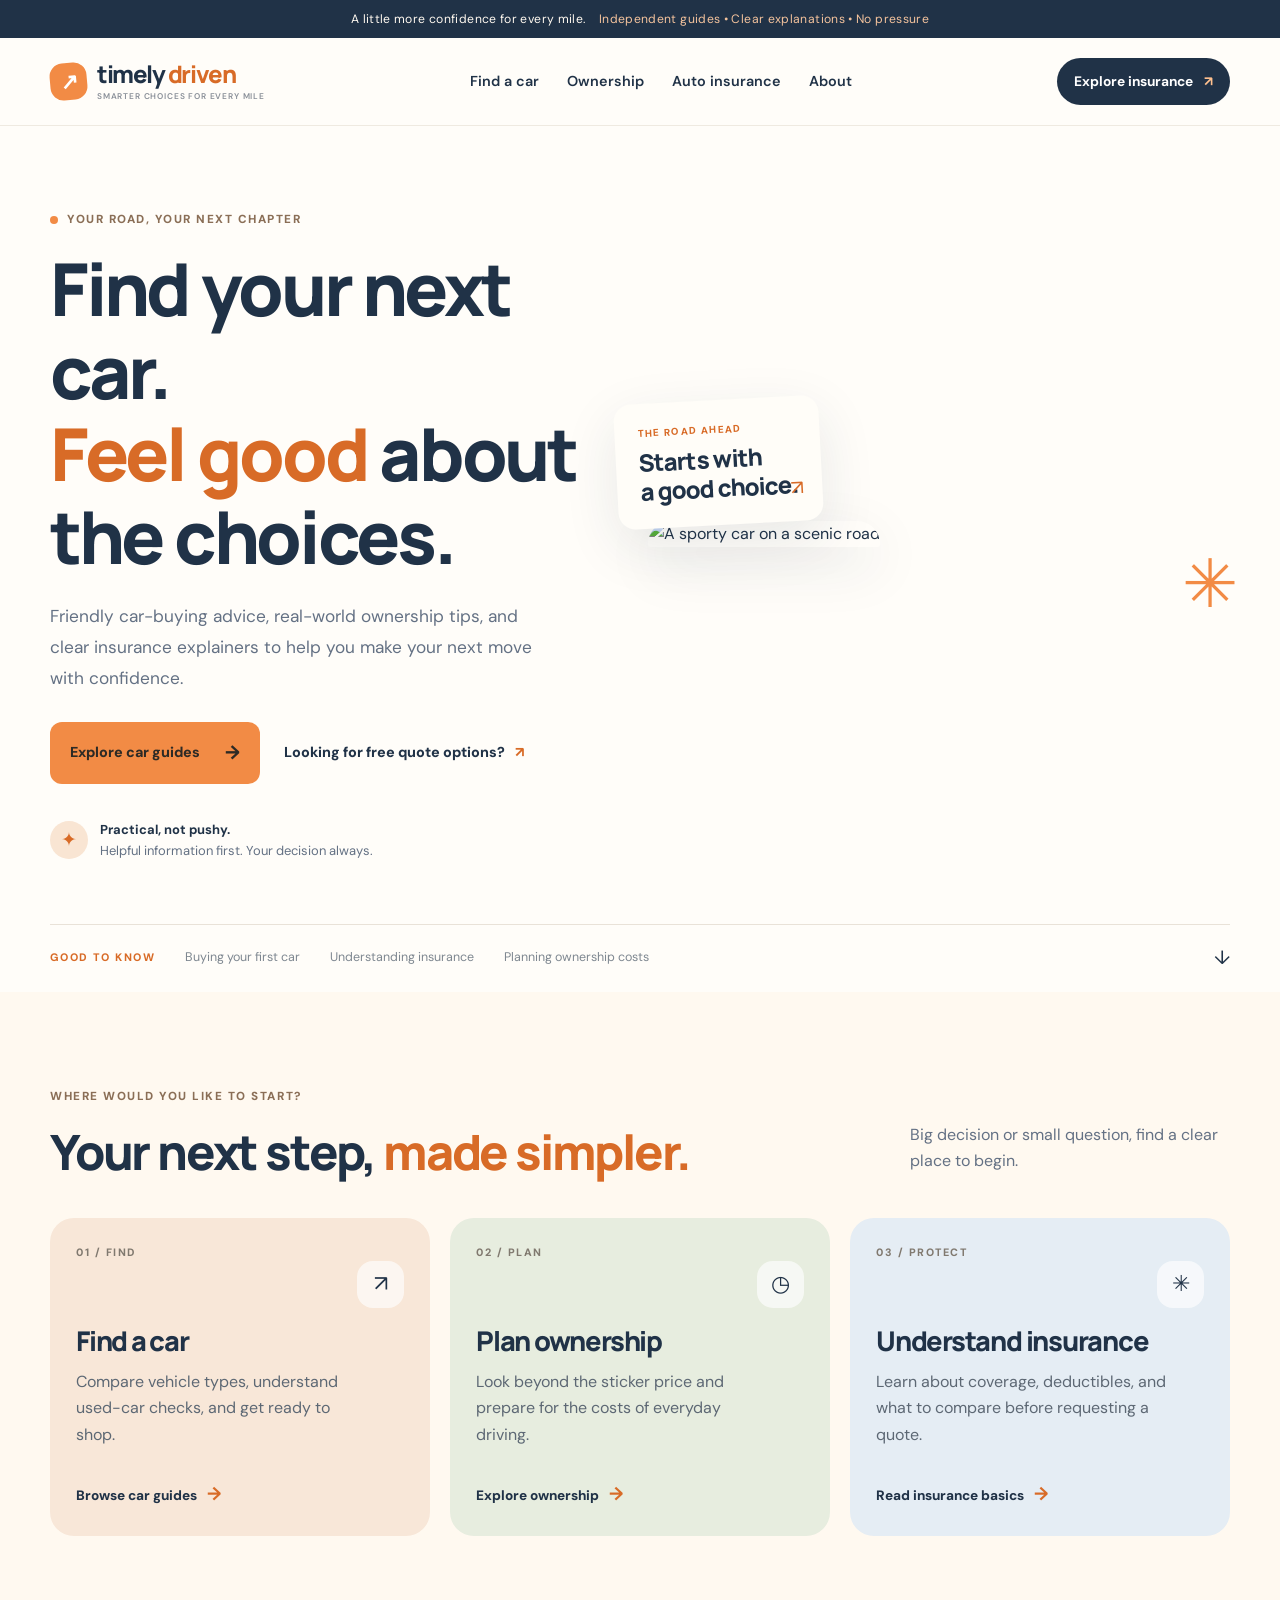
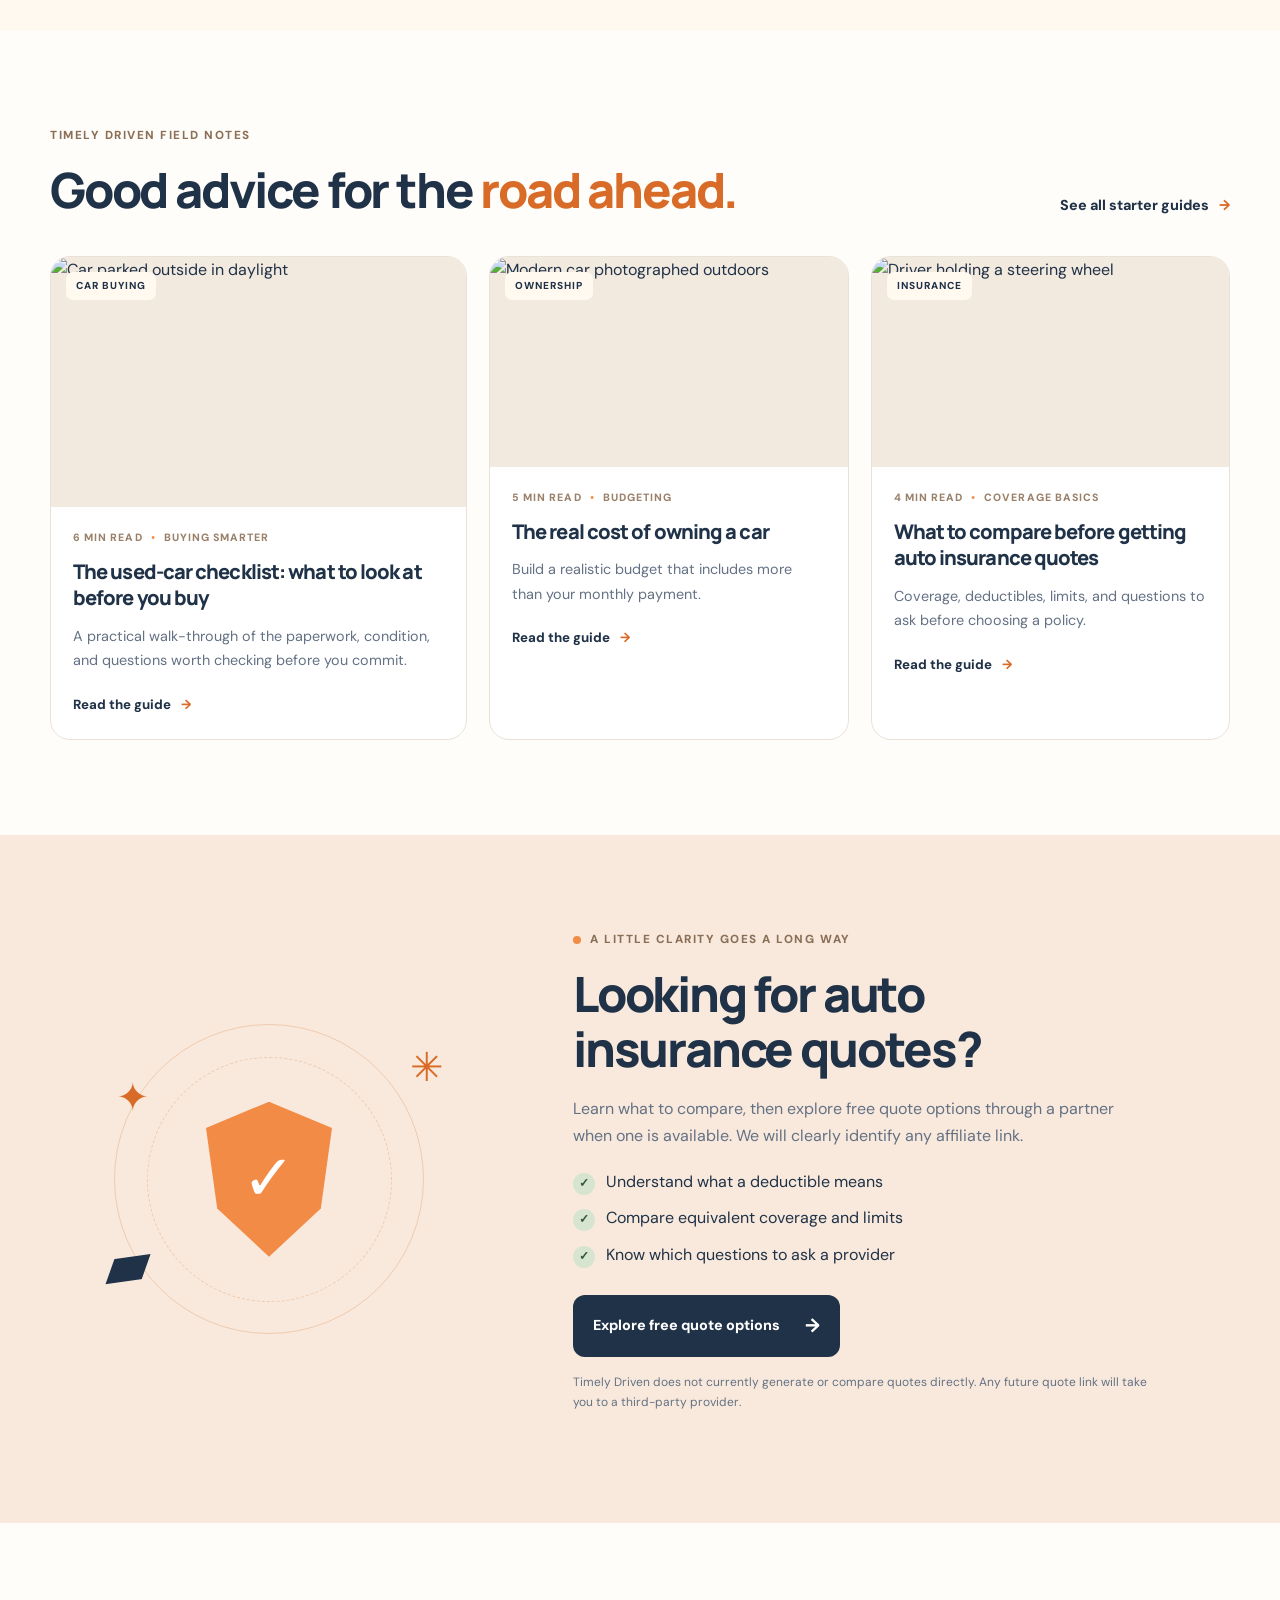
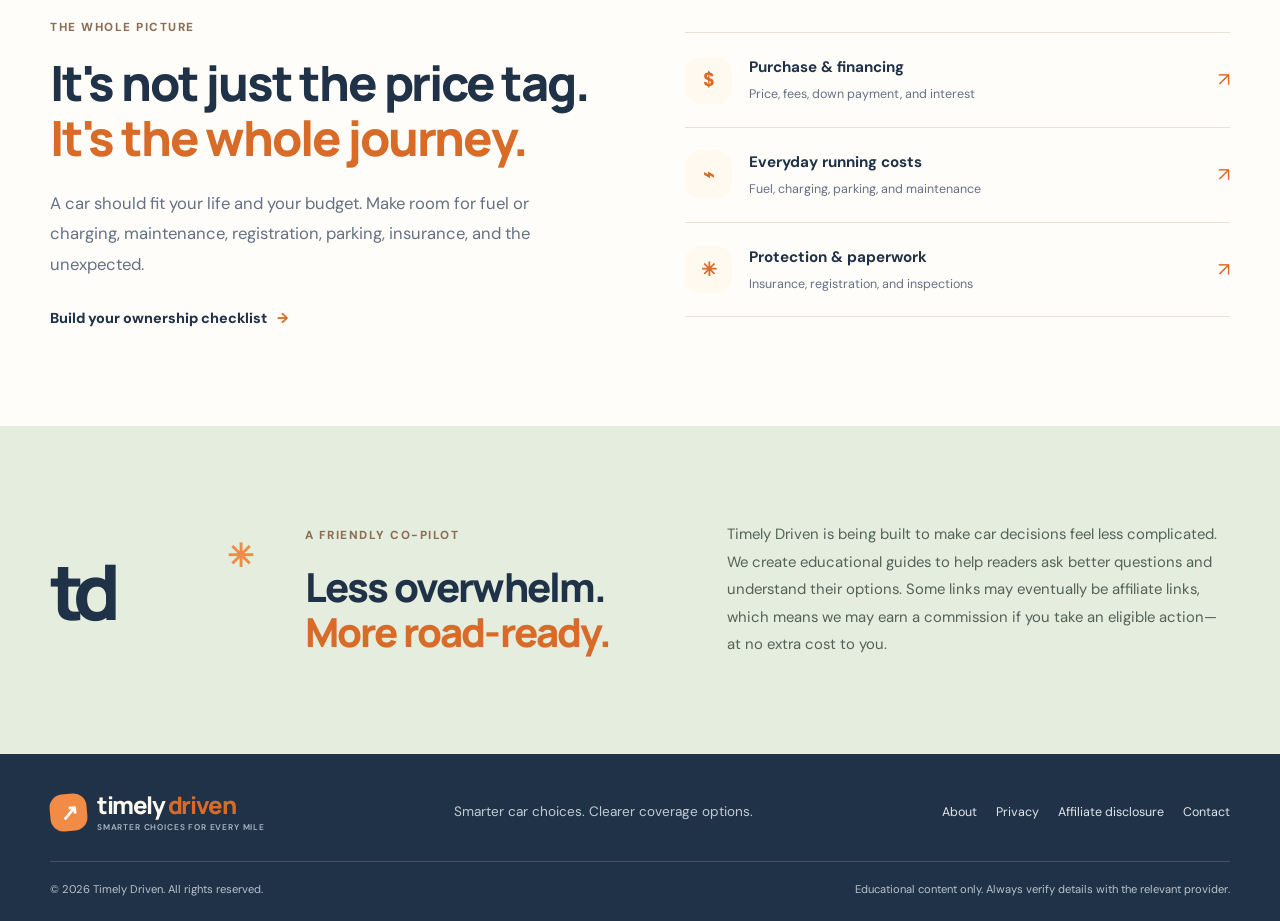
==== index.html @ 63fd955a "Add files via upload" ====
<!doctype html>
<html lang="en">
<head>
  <meta charset="utf-8">
  <meta name="viewport" content="width=device-width, initial-scale=1">
  <meta name="description" content="Friendly, practical guides to choosing a car, understanding ownership costs, and comparing auto insurance options.">
  <meta name="theme-color" content="#fff9f0">
  <title>Timely Driven — Smarter choices for every mile</title>
  <link rel="preconnect" href="https://fonts.googleapis.com">
  <link rel="preconnect" href="https://fonts.gstatic.com" crossorigin>
  <link href="https://fonts.googleapis.com/css2?family=DM+Sans:wght@400;500;600;700&family=Manrope:wght@400;500;600;700;800&display=swap" rel="stylesheet">
  <link rel="stylesheet" href="styles.css">
</head>
<body>
  <div class="top-note">A little more confidence for every mile. <span>Independent guides • Clear explanations • No pressure</span></div>
  <header class="site-header">
    <a class="brand" href="index.html" aria-label="Timely Driven home"><span class="brand-mark" aria-hidden="true">↗</span><span>timely <span class="brand-highlight">driven</span><small>SMARTER CHOICES FOR EVERY MILE</small></span></a>
    <button class="menu-toggle" aria-label="Open navigation" aria-expanded="false">☰</button>
    <nav class="main-nav" aria-label="Main navigation">
      <a href="#car-guides">Find a car</a><a href="#ownership">Ownership</a><a href="#insurance">Auto insurance</a><a href="#about">About</a>
    </nav>
    <a class="header-cta" href="#insurance">Explore insurance <span>↗</span></a>
  </header>
  <main>
    <section class="hero wrap">
      <div class="hero-copy">
        <div class="eyebrow"><span class="eyebrow-dot"></span> YOUR ROAD, YOUR NEXT CHAPTER</div>
        <h1>Find your next car.<br><em>Feel good</em> about the choices.</h1>
        <p class="hero-lede">Friendly car-buying advice, real-world ownership tips, and clear insurance explainers to help you make your next move with confidence.</p>
        <div class="hero-actions"><a class="button button-primary" href="#car-guides">Explore car guides <span>→</span></a><a class="text-link" href="insurance-basics.html#quote-options">Looking for free quote options? <span>↗</span></a></div>
        <div class="hero-proof"><span class="proof-icon">✦</span><span><strong>Practical, not pushy.</strong><br>Helpful information first. Your decision always.</span></div>
      </div>
      <div class="hero-visual">
        <img src="https://images.unsplash.com/photo-1503376780353-7e6692767b70?auto=format&fit=crop&w=1400&q=85" alt="A sporty car on a scenic road" fetchpriority="high">
        <div class="image-sticker"><span>THE ROAD AHEAD</span><strong>Starts with<br>a good choice.</strong><span class="sticker-arrow">↗</span></div>
        <div class="sunburst" aria-hidden="true">✳</div>
      </div>
      <div class="hero-bottom"><span>GOOD TO KNOW</span><span>Buying your first car</span><span>Understanding insurance</span><span>Planning ownership costs</span><span class="bottom-arrow">↓</span></div>
    </section>

    <section class="quick-start section-pad" id="car-guides">
      <div class="wrap">
        <div class="section-heading"><div><div class="eyebrow">WHERE WOULD YOU LIKE TO START?</div><h2>Your next step, <em>made simpler.</em></h2></div><p>Big decision or small question, find a clear place to begin.</p></div>
        <div class="path-grid">
          <a class="path-card path-peach" href="#guides"><span class="card-number">01 / FIND</span><div class="path-icon">↗</div><h3>Find a car</h3><p>Compare vehicle types, understand used-car checks, and get ready to shop.</p><span class="card-link">Browse car guides <b>→</b></span></a>
          <a class="path-card path-sage" href="#ownership"><span class="card-number">02 / PLAN</span><div class="path-icon">◷</div><h3>Plan ownership</h3><p>Look beyond the sticker price and prepare for the costs of everyday driving.</p><span class="card-link">Explore ownership <b>→</b></span></a>
          <a class="path-card path-blue" href="#insurance"><span class="card-number">03 / PROTECT</span><div class="path-icon">✳</div><h3>Understand insurance</h3><p>Learn about coverage, deductibles, and what to compare before requesting a quote.</p><span class="card-link">Read insurance basics <b>→</b></span></a>
        </div>
      </div>
    </section>

    <section class="featured section-pad" id="guides">
      <div class="wrap">
        <div class="section-heading"><div><div class="eyebrow">TIMELY DRIVEN FIELD NOTES</div><h2>Good advice for the <em>road ahead.</em></h2></div><a class="text-link" href="#guides-list">See all starter guides <span>→</span></a></div>
        <div class="article-grid">
          <article class="article-card article-large"><a href="used-car-checklist.html" class="article-image"><img src="https://images.unsplash.com/photo-1489824904134-891ab64532f1?auto=format&fit=crop&w=1200&q=80" alt="Car parked outside in daylight" loading="lazy"><span class="image-tag">CAR BUYING</span></a><div class="article-body"><div class="article-meta">6 MIN READ <span>•</span> BUYING SMARTER</div><h3><a href="used-car-checklist.html">The used-car checklist: what to look at before you buy</a></h3><p>A practical walk-through of the paperwork, condition, and questions worth checking before you commit.</p><a class="read-link" href="used-car-checklist.html">Read the guide <span>→</span></a></div></article>
          <article class="article-card"><a href="ownership-costs.html" class="article-image"><img src="https://images.unsplash.com/photo-1492144534655-ae79c964c9d7?auto=format&fit=crop&w=1000&q=80" alt="Modern car photographed outdoors" loading="lazy"><span class="image-tag">OWNERSHIP</span></a><div class="article-body"><div class="article-meta">5 MIN READ <span>•</span> BUDGETING</div><h3><a href="ownership-costs.html">The real cost of owning a car</a></h3><p>Build a realistic budget that includes more than your monthly payment.</p><a class="read-link" href="ownership-costs.html">Read the guide <span>→</span></a></div></article>
          <article class="article-card"><a href="insurance-basics.html" class="article-image"><img src="https://images.unsplash.com/photo-1449965408869-eaa3f722e40d?auto=format&fit=crop&w=1000&q=80" alt="Driver holding a steering wheel" loading="lazy"><span class="image-tag">INSURANCE</span></a><div class="article-body"><div class="article-meta">4 MIN READ <span>•</span> COVERAGE BASICS</div><h3><a href="insurance-basics.html">What to compare before getting auto insurance quotes</a></h3><p>Coverage, deductibles, limits, and questions to ask before choosing a policy.</p><a class="read-link" href="insurance-basics.html">Read the guide <span>→</span></a></div></article>
        </div>
      </div>
    </section>

    <section class="insurance-band section-pad" id="insurance"><div class="wrap insurance-layout"><div class="insurance-art"><div class="orbit orbit-one"></div><div class="orbit orbit-two"></div><div class="shield">✓</div><div class="mini-car">▰</div><span class="spark spark-one">✳</span><span class="spark spark-two">✦</span></div><div class="insurance-copy"><div class="eyebrow"><span class="eyebrow-dot"></span> A LITTLE CLARITY GOES A LONG WAY</div><h2>Looking for auto insurance quotes?</h2><p>Learn what to compare, then explore free quote options through a partner when one is available. We will clearly identify any affiliate link.</p><ul class="check-list"><li>Understand what a deductible means</li><li>Compare equivalent coverage and limits</li><li>Know which questions to ask a provider</li></ul><a class="button button-dark" href="insurance-basics.html#quote-options">Explore free quote options <span>→</span></a><p class="small-note">Timely Driven does not currently generate or compare quotes directly. Any future quote link will take you to a third-party provider.</p></div></div></section>

    <section class="ownership section-pad" id="ownership"><div class="wrap ownership-layout"><div><div class="eyebrow">THE WHOLE PICTURE</div><h2>It's not just the price tag.<br><em>It's the whole journey.</em></h2><p class="body-large">A car should fit your life and your budget. Make room for fuel or charging, maintenance, registration, parking, insurance, and the unexpected.</p><a class="text-link" href="ownership-costs.html">Build your ownership checklist <span>→</span></a></div><div class="cost-list"><div class="cost-row"><span class="cost-icon">$</span><span><strong>Purchase & financing</strong><small>Price, fees, down payment, and interest</small></span><span class="cost-arrow">↗</span></div><div class="cost-row"><span class="cost-icon">⌁</span><span><strong>Everyday running costs</strong><small>Fuel, charging, parking, and maintenance</small></span><span class="cost-arrow">↗</span></div><div class="cost-row"><span class="cost-icon">✳</span><span><strong>Protection & paperwork</strong><small>Insurance, registration, and inspections</small></span><span class="cost-arrow">↗</span></div></div></div></section>

    <section class="about-strip section-pad" id="about"><div class="wrap about-layout"><div class="about-mark">td<span>✳</span></div><div><div class="eyebrow">A FRIENDLY CO-PILOT</div><h2>Less overwhelm.<br><em>More road-ready.</em></h2></div><p>Timely Driven is being built to make car decisions feel less complicated. We create educational guides to help readers ask better questions and understand their options. Some links may eventually be affiliate links, which means we may earn a commission if you take an eligible action—at no extra cost to you.</p></div></section>
  </main>
  <footer class="site-footer"><div class="wrap footer-top"><a class="brand brand-footer" href="index.html"><span class="brand-mark">↗</span><span>timely <span class="brand-highlight">driven</span><small>SMARTER CHOICES FOR EVERY MILE</small></span></a><p>Smarter car choices. Clearer coverage options.</p><nav><a href="about.html">About</a><a href="privacy.html">Privacy</a><a href="affiliate-disclosure.html">Affiliate disclosure</a><a href="contact.html">Contact</a></nav></div><div class="wrap footer-bottom"><span>© <span id="year"></span> Timely Driven. All rights reserved.</span><span>Educational content only. Always verify details with the relevant provider.</span></div></footer>
  <script src="script.js"></script>
</body>
</html>
---- styles.css ----
:root{--cream:#fff9f0;--paper:#fffdf9;--ink:#203247;--muted:#647184;--orange:#f28b45;--orange-dark:#d86b27;--sage:#e5eddf;--blue:#e6eef5;--line:#e9e2d8;--radius:24px;--shadow:0 18px 55px rgba(32,50,71,.10)}
*{box-sizing:border-box}html{scroll-behavior:smooth;scroll-padding-top:100px}body{margin:0;background:var(--paper);color:var(--ink);font-family:'DM Sans',sans-serif;font-size:16px;line-height:1.65}h1,h2,h3{font-family:Manrope,sans-serif;line-height:1.13;letter-spacing:-.045em;margin:0;font-weight:800}h1{font-size:clamp(2.9rem,5.7vw,5.2rem)}h2{font-size:clamp(2.1rem,3.8vw,3.4rem)}h3{font-size:1.45rem}p{margin:0 0 1rem;color:var(--muted)}a{color:inherit;text-decoration:none}.wrap{width:min(1180px,calc(100% - 48px));margin-inline:auto}.top-note{background:var(--ink);color:#fff9f0;padding:9px 24px;text-align:center;font-size:.76rem;letter-spacing:.03em}.top-note span{color:#f4c39d;margin-left:10px}.site-header{height:88px;display:flex;align-items:center;justify-content:space-between;padding:0 max(24px,calc((100vw - 1180px)/2));gap:24px;background:rgba(255,253,249,.94);border-bottom:1px solid rgba(233,226,216,.7);position:sticky;top:0;z-index:20;backdrop-filter:blur(14px)}.brand{display:flex;align-items:center;gap:10px;font-family:Manrope,sans-serif;font-weight:800;font-size:1.5rem;line-height:1.05;letter-spacing:-.06em;flex-shrink:0}.brand-mark{width:37px;height:37px;border-radius:13px;background:var(--orange);display:grid;place-items:center;color:white;font-size:1.35rem;transform:rotate(-5deg)}.brand-highlight{color:var(--orange-dark)}.brand small{display:block;font:600 .52rem 'DM Sans',sans-serif;letter-spacing:.1em;color:#8a9099;margin-top:5px}.main-nav{display:flex;align-items:center;gap:28px;font-size:.9rem;font-weight:600}.main-nav a:hover,.text-link:hover,.read-link:hover{color:var(--orange-dark)}.header-cta{background:var(--ink);color:white;padding:12px 17px;border-radius:999px;font-size:.86rem;font-weight:700;white-space:nowrap}.header-cta span{color:#ffc18f;margin-left:8px}.menu-toggle{display:none;border:0;background:transparent;font-size:1.4rem;color:var(--ink)}.hero{padding-top:64px;display:grid;grid-template-columns:.94fr 1.06fr;column-gap:45px;align-items:center}.hero-copy{padding:20px 0 40px}.eyebrow{font-size:.73rem;font-weight:800;letter-spacing:.13em;color:#8a6e56;display:flex;align-items:center;gap:9px;margin-bottom:18px}.eyebrow-dot{display:inline-block;width:8px;height:8px;background:var(--orange);border-radius:50%}.hero h1 em,h2 em{font-style:normal;color:var(--orange-dark)}.hero-lede{font-size:1.08rem;max-width:500px;margin:24px 0 28px;line-height:1.8}.hero-actions{display:flex;align-items:center;gap:24px;flex-wrap:wrap}.button{display:inline-flex;align-items:center;gap:25px;padding:15px 20px;border-radius:12px;font-weight:800;font-size:.9rem;transition:transform .2s,box-shadow .2s}.button:hover{transform:translateY(-2px);box-shadow:var(--shadow)}.button-primary{background:var(--orange);color:#2d2a25}.button-primary span,.button-dark span{font-size:1.2rem}.text-link{font-weight:800;font-size:.9rem}.text-link span{margin-left:7px;color:var(--orange-dark)}.hero-proof{display:flex;align-items:center;gap:12px;margin-top:35px;font-size:.81rem;color:var(--muted)}.hero-proof strong{color:var(--ink)}.proof-icon{width:38px;height:38px;display:grid;place-items:center;border-radius:50%;background:#f9e5d3;color:var(--orange-dark);font-size:1.2rem}.hero-visual{position:relative;padding:0 0 24px 20px}.hero-visual>img{width:100%;height:495px;object-fit:cover;border-radius:180px 180px 24px 24px;box-shadow:var(--shadow)}.image-sticker{position:absolute;left:-12px;bottom:46px;background:#fffdf8;padding:22px 23px;border-radius:17px;box-shadow:var(--shadow);transform:rotate(-3deg);display:flex;flex-direction:column;gap:7px}.image-sticker>span:first-child{font-size:.62rem;letter-spacing:.14em;color:var(--orange-dark);font-weight:800}.image-sticker strong{font:800 1.5rem/1.2 Manrope,sans-serif;letter-spacing:-.04em}.sticker-arrow{position:absolute;right:18px;bottom:16px;font-size:1.3rem;color:var(--orange-dark)}.sunburst{position:absolute;right:-8px;top:8px;color:var(--orange);font-size:4.2rem}.hero-bottom{grid-column:1/-1;border-top:1px solid var(--line);margin-top:22px;padding:17px 0 19px;display:flex;gap:30px;align-items:center;color:#7e8790;font-size:.78rem}.hero-bottom span:first-child{font-size:.68rem;font-weight:800;letter-spacing:.13em;color:var(--orange-dark)}.bottom-arrow{margin-left:auto;font-size:1.2rem!important;color:var(--ink)!important}.section-pad{padding:95px 0}.quick-start{background:var(--cream)}.section-heading{display:flex;justify-content:space-between;align-items:end;gap:30px;margin-bottom:38px}.section-heading h2{margin-top:10px}.section-heading>p{max-width:320px;margin:0 0 5px}.path-grid{display:grid;grid-template-columns:repeat(3,1fr);gap:20px}.path-card{border-radius:var(--radius);padding:26px;min-height:300px;display:flex;flex-direction:column;align-items:flex-start;transition:transform .2s,box-shadow .2s}.path-card:hover{transform:translateY(-5px);box-shadow:var(--shadow)}.path-peach{background:#f8e7d8}.path-sage{background:#e7eddf}.path-blue{background:#e5edf4}.card-number{font-size:.67rem;letter-spacing:.14em;font-weight:800;color:#80796f}.path-icon{align-self:flex-end;width:47px;height:47px;border-radius:16px;background:rgba(255,255,255,.65);display:grid;place-items:center;font-size:1.4rem;margin-bottom:18px}.path-card h3{font-size:1.7rem;margin-bottom:12px}.path-card p{max-width:290px;color:#5d6874}.card-link{font-size:.85rem;font-weight:800;margin-top:auto;padding-top:15px}.card-link b{color:var(--orange-dark);font-size:1.15rem;margin-left:7px}.featured{background:var(--paper)}.article-grid{display:grid;grid-template-columns:1.16fr 1fr 1fr;gap:22px}.article-card{border:1px solid var(--line);border-radius:20px;overflow:hidden;background:#fff;transition:transform .2s,box-shadow .2s}.article-card:hover{transform:translateY(-4px);box-shadow:var(--shadow)}.article-image{display:block;position:relative;overflow:hidden;height:210px;background:#f2e9df}.article-large .article-image{height:250px}.article-image img{width:100%;height:100%;object-fit:cover;transition:transform .4s}.article-card:hover .article-image img{transform:scale(1.04)}.image-tag{position:absolute;left:15px;top:15px;background:var(--cream);padding:6px 10px;border-radius:7px;font-size:.63rem;letter-spacing:.1em;font-weight:800}.article-body{padding:22px}.article-meta{font-size:.66rem;font-weight:800;letter-spacing:.1em;color:#9a8069;margin-bottom:13px}.article-meta span{margin:0 5px;color:var(--orange)}.article-body h3{font-size:1.26rem;line-height:1.3;margin-bottom:12px}.article-body p{font-size:.9rem;line-height:1.7}.read-link{font-size:.83rem;font-weight:800;display:inline-flex;gap:10px;margin-top:5px}.read-link span{color:var(--orange-dark)}.insurance-band{background:#f8e9dc;overflow:hidden}.insurance-layout{display:grid;grid-template-columns:.8fr 1.2fr;align-items:center;gap:85px}.insurance-art{height:360px;position:relative;display:grid;place-items:center}.orbit{position:absolute;border:1px solid rgba(216,107,39,.25);border-radius:50%;width:310px;height:310px}.orbit-two{width:245px;height:245px;border-style:dashed}.shield{width:140px;height:155px;clip-path:polygon(50% 0,95% 17%,87% 69%,50% 100%,13% 69%,5% 17%);background:var(--orange);display:grid;place-items:center;color:white;font-size:4rem;box-shadow:var(--shadow);z-index:2}.mini-car{position:absolute;bottom:42px;left:12%;font-size:4rem;color:var(--ink);transform:rotate(-8deg)}.spark{position:absolute;color:var(--orange-dark);font-size:2.5rem}.spark-one{right:10%;top:35px}.spark-two{left:15%;top:65px}.insurance-copy h2{max-width:540px;margin-bottom:19px}.insurance-copy>p{max-width:580px}.check-list{list-style:none;margin:20px 0 27px;padding:0;display:grid;gap:10px}.check-list li:before{content:'✓';display:inline-grid;place-items:center;width:22px;height:22px;border-radius:50%;background:#d7e4d0;color:#31573a;font-weight:800;margin-right:11px;font-size:.75rem}.button-dark{background:var(--ink);color:white}.small-note{font-size:.75rem;margin-top:16px;max-width:520px}.ownership{background:var(--paper)}.ownership-layout{display:grid;grid-template-columns:1fr 1fr;gap:90px;align-items:center}.ownership h2{margin:10px 0 22px}.body-large{font-size:1.04rem;line-height:1.85;max-width:480px;margin-bottom:25px}.cost-list{border-top:1px solid var(--line)}.cost-row{display:flex;align-items:center;gap:17px;padding:22px 0;border-bottom:1px solid var(--line)}.cost-icon{flex-shrink:0;width:47px;height:47px;border-radius:15px;background:var(--cream);display:grid;place-items:center;font-weight:800;color:var(--orange-dark);font-size:1.2rem}.cost-row strong,.cost-row small{display:block}.cost-row strong{font-size:.95rem}.cost-row small{font-size:.78rem;color:var(--muted);margin-top:4px}.cost-arrow{margin-left:auto;color:var(--orange-dark);font-size:1.2rem}.about-strip{background:var(--sage)}.about-layout{display:grid;grid-template-columns:.5fr .9fr 1.2fr;gap:45px;align-items:center}.about-mark{font:800 4.8rem/.9 Manrope,sans-serif;letter-spacing:-.12em;color:var(--ink);position:relative}.about-mark span{font-size:2rem;color:var(--orange);position:absolute;top:-15px;right:15px}.about-layout h2{font-size:2.5rem}.about-layout p{margin:0;color:#536257;font-size:.93rem;line-height:1.85}.site-footer{background:var(--ink);color:#fff9f0;padding:38px 0 22px}.footer-top{display:flex;align-items:center;justify-content:space-between;gap:30px;padding-bottom:28px}.brand-footer{color:#fff9f0}.brand-footer small{color:#aab6c2}.footer-top>p{color:#c2cbd4;margin:0;font-size:.85rem}.footer-top nav{display:flex;gap:19px;flex-wrap:wrap;font-size:.78rem;color:#e1e5e9}.footer-top nav a:hover{color:#ffc18f}.footer-bottom{border-top:1px solid rgba(255,255,255,.16);padding-top:18px;display:flex;justify-content:space-between;gap:20px;color:#b8c2cc;font-size:.7rem}
/* Supporting article pages */
.content-page{min-height:65vh}.article-hero{padding:74px 0 45px;background:var(--cream)}.article-hero h1{font-size:clamp(2.5rem,5vw,4.5rem);max-width:900px}.article-hero p{font-size:1.1rem;max-width:760px;margin-top:20px}.article-content{max-width:790px;padding:55px 24px 90px;margin:auto}.article-content h2{font-size:1.8rem;margin:35px 0 14px}.article-content h3{font-size:1.25rem;margin:26px 0 10px}.article-content p,.article-content li{line-height:1.9}.article-content ul,.article-content ol{padding-left:24px;color:var(--muted)}.notice-box{background:var(--cream);padding:22px;border-radius:14px;border-left:4px solid var(--orange);margin:25px 0}.notice-box p:last-child{margin-bottom:0}.page-cta{background:var(--sage);padding:25px;border-radius:16px;margin:30px 0}.page-cta p{margin:8px 0 18px}.placeholder{border:1px dashed #c7b8a6;background:#fffaf4;padding:16px;border-radius:10px;font-size:.85rem;color:#6e5a49}.site-footer a:focus-visible,.main-nav a:focus-visible,.button:focus-visible{outline:3px solid var(--orange);outline-offset:3px}
@media(max-width:950px){.main-nav{gap:15px;font-size:.82rem}.header-cta{display:none}.hero{column-gap:25px}.hero-visual>img{height:430px}.insurance-layout,.ownership-layout{gap:45px}.about-layout{grid-template-columns:.35fr 1fr 1.2fr;gap:25px}.article-grid{gap:14px}.article-body{padding:17px}.article-body h3{font-size:1.12rem}}
@media(max-width:720px){.wrap{width:min(100% - 34px,560px)}.top-note{font-size:.68rem}.top-note span{display:none}.site-header{height:74px;padding:0 17px}.menu-toggle{display:block;margin-left:auto}.main-nav{display:none;position:absolute;top:73px;left:0;right:0;background:var(--paper);padding:20px 24px 24px;box-shadow:var(--shadow);flex-direction:column;align-items:flex-start;gap:17px}.main-nav.open{display:flex}.hero{padding-top:35px;grid-template-columns:1fr;gap:12px}.hero-copy{padding-bottom:15px}.hero h1{font-size:clamp(2.8rem,12vw,4.2rem)}.hero-lede{font-size:1rem}.hero-visual{padding-left:10px}.hero-visual>img{height:360px;border-radius:150px 150px 20px 20px}.image-sticker{left:0;bottom:37px;padding:16px}.image-sticker strong{font-size:1.2rem}.sunburst{right:0;font-size:3rem}.hero-bottom{gap:13px;flex-wrap:wrap;font-size:.68rem}.hero-bottom span:nth-child(3),.hero-bottom span:nth-child(4){display:none}.section-pad{padding:65px 0}.section-heading{align-items:flex-start;flex-direction:column;gap:15px;margin-bottom:26px}.section-heading>p{max-width:100%}.path-grid,.article-grid{grid-template-columns:1fr}.path-card{min-height:250px}.article-image,.article-large .article-image{height:230px}.article-body{padding:21px}.article-body h3{font-size:1.3rem}.insurance-layout,.ownership-layout{grid-template-columns:1fr;gap:25px}.insurance-art{height:265px;order:2}.orbit{width:240px;height:240px}.orbit-two{width:190px;height:190px}.shield{width:110px;height:125px;font-size:3rem}.mini-car{bottom:13px}.insurance-copy{order:1}.ownership-layout{gap:30px}.about-layout{grid-template-columns:70px 1fr;gap:15px 20px}.about-mark{font-size:3.8rem}.about-mark span{right:-4px;font-size:1.4rem}.about-layout h2{font-size:2rem}.about-layout p{grid-column:1/-1;margin-top:10px}.footer-top{align-items:flex-start;flex-direction:column;gap:20px}.footer-top nav{gap:14px}.footer-bottom{flex-direction:column;gap:8px}.article-hero{padding:48px 0 30px}.article-content{padding:35px 22px 60px}.article-content h2{font-size:1.55rem}}
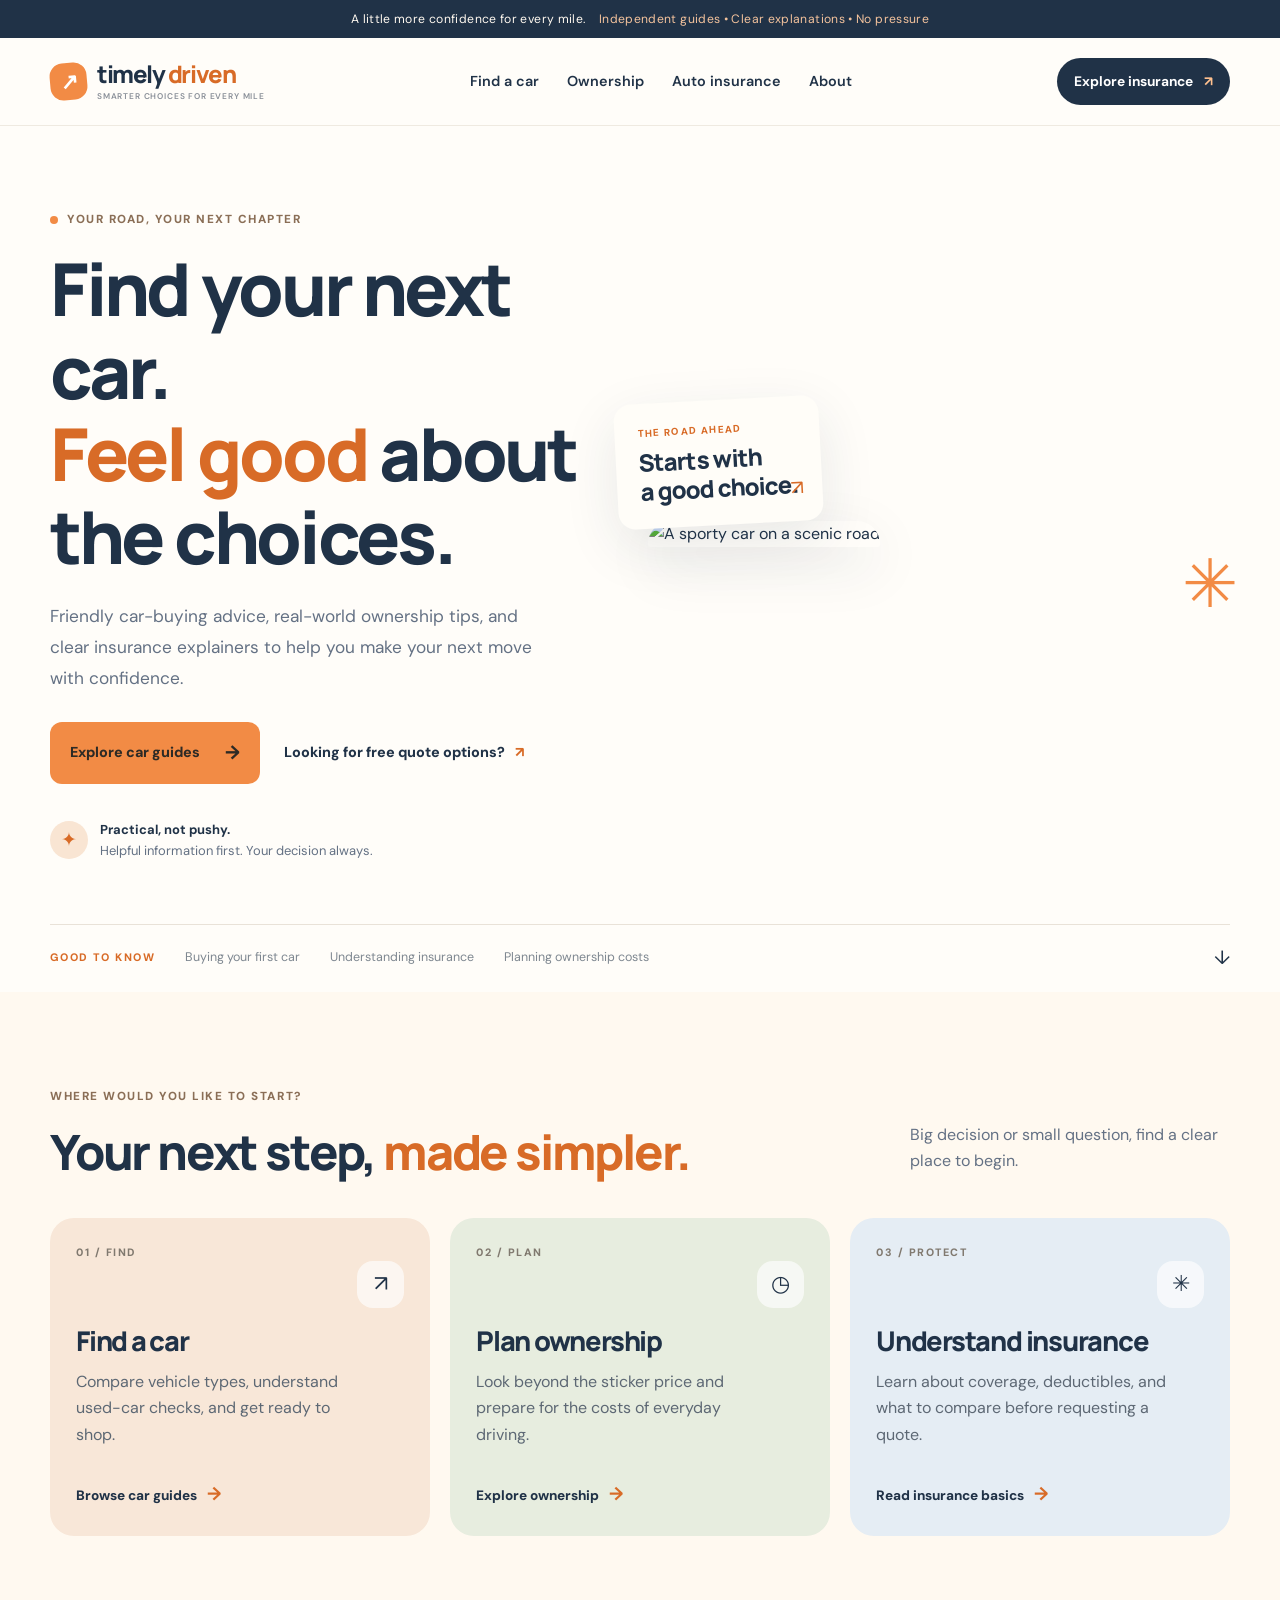
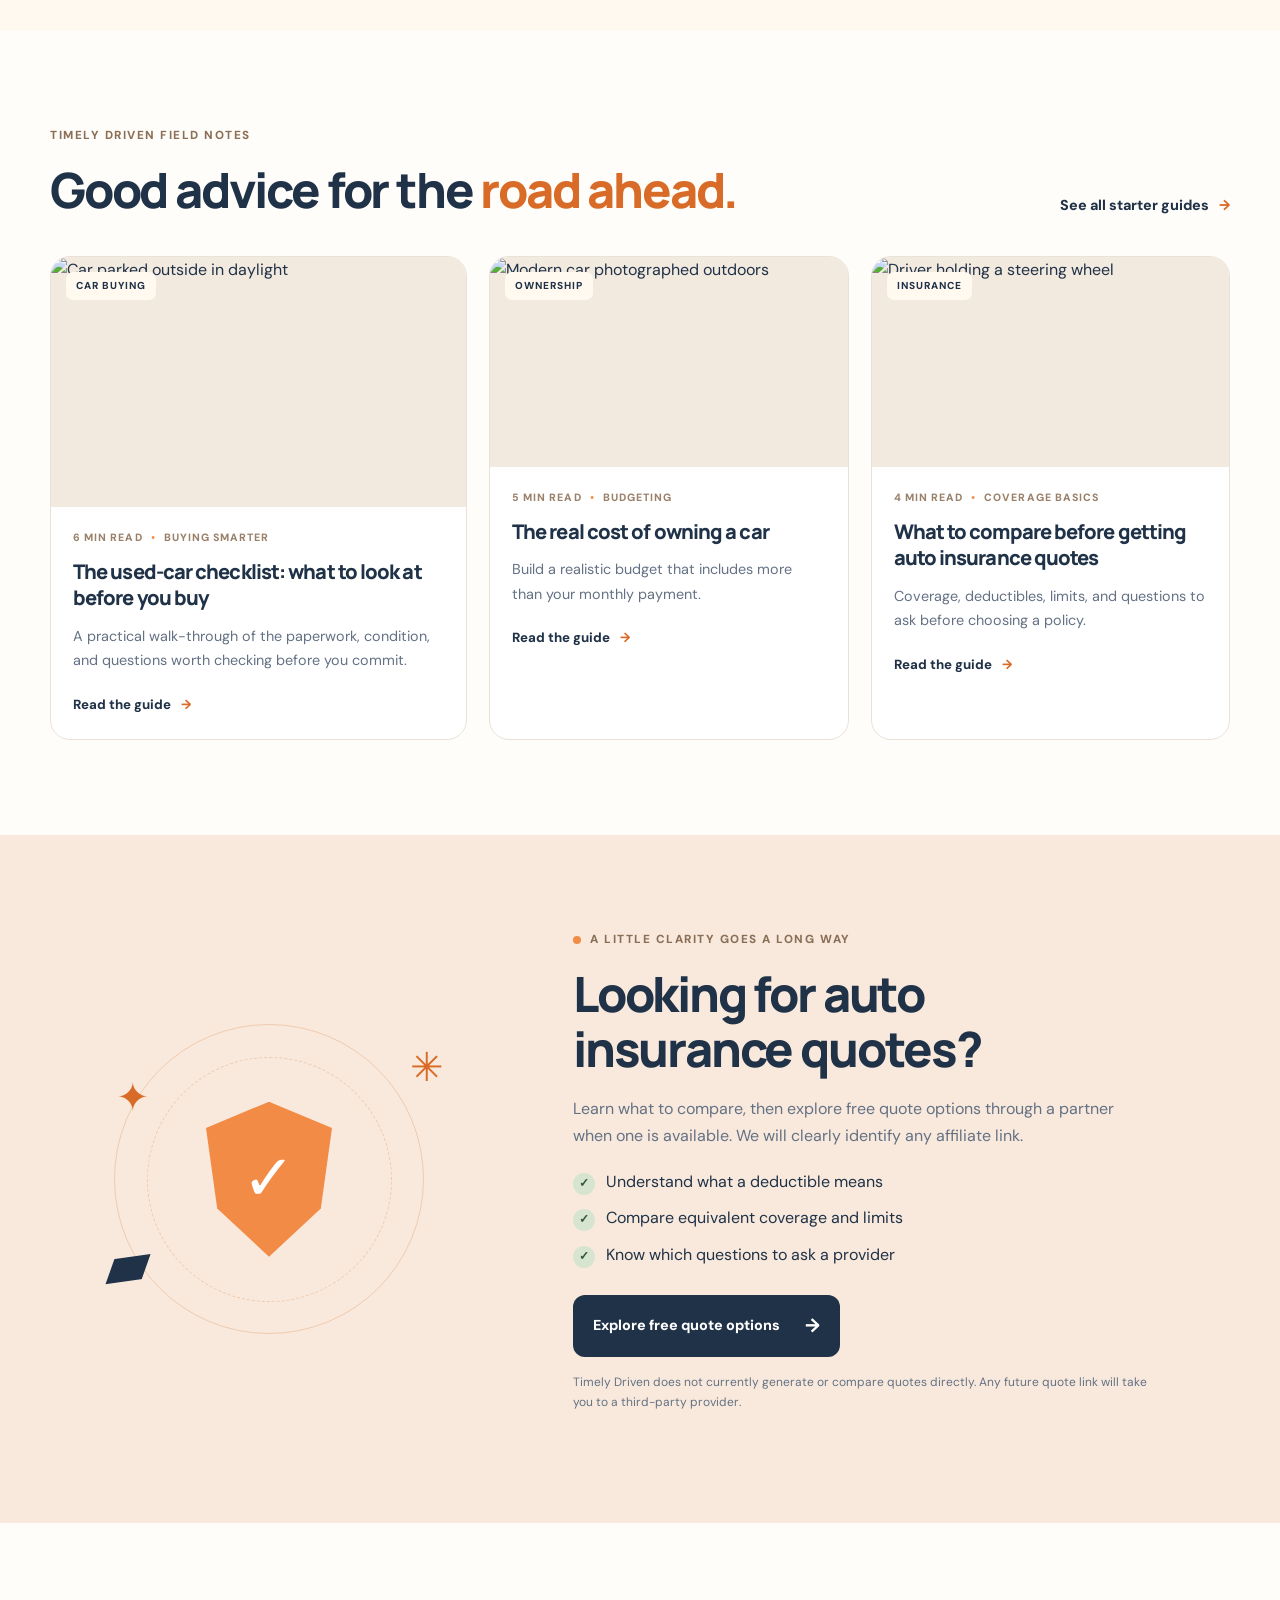
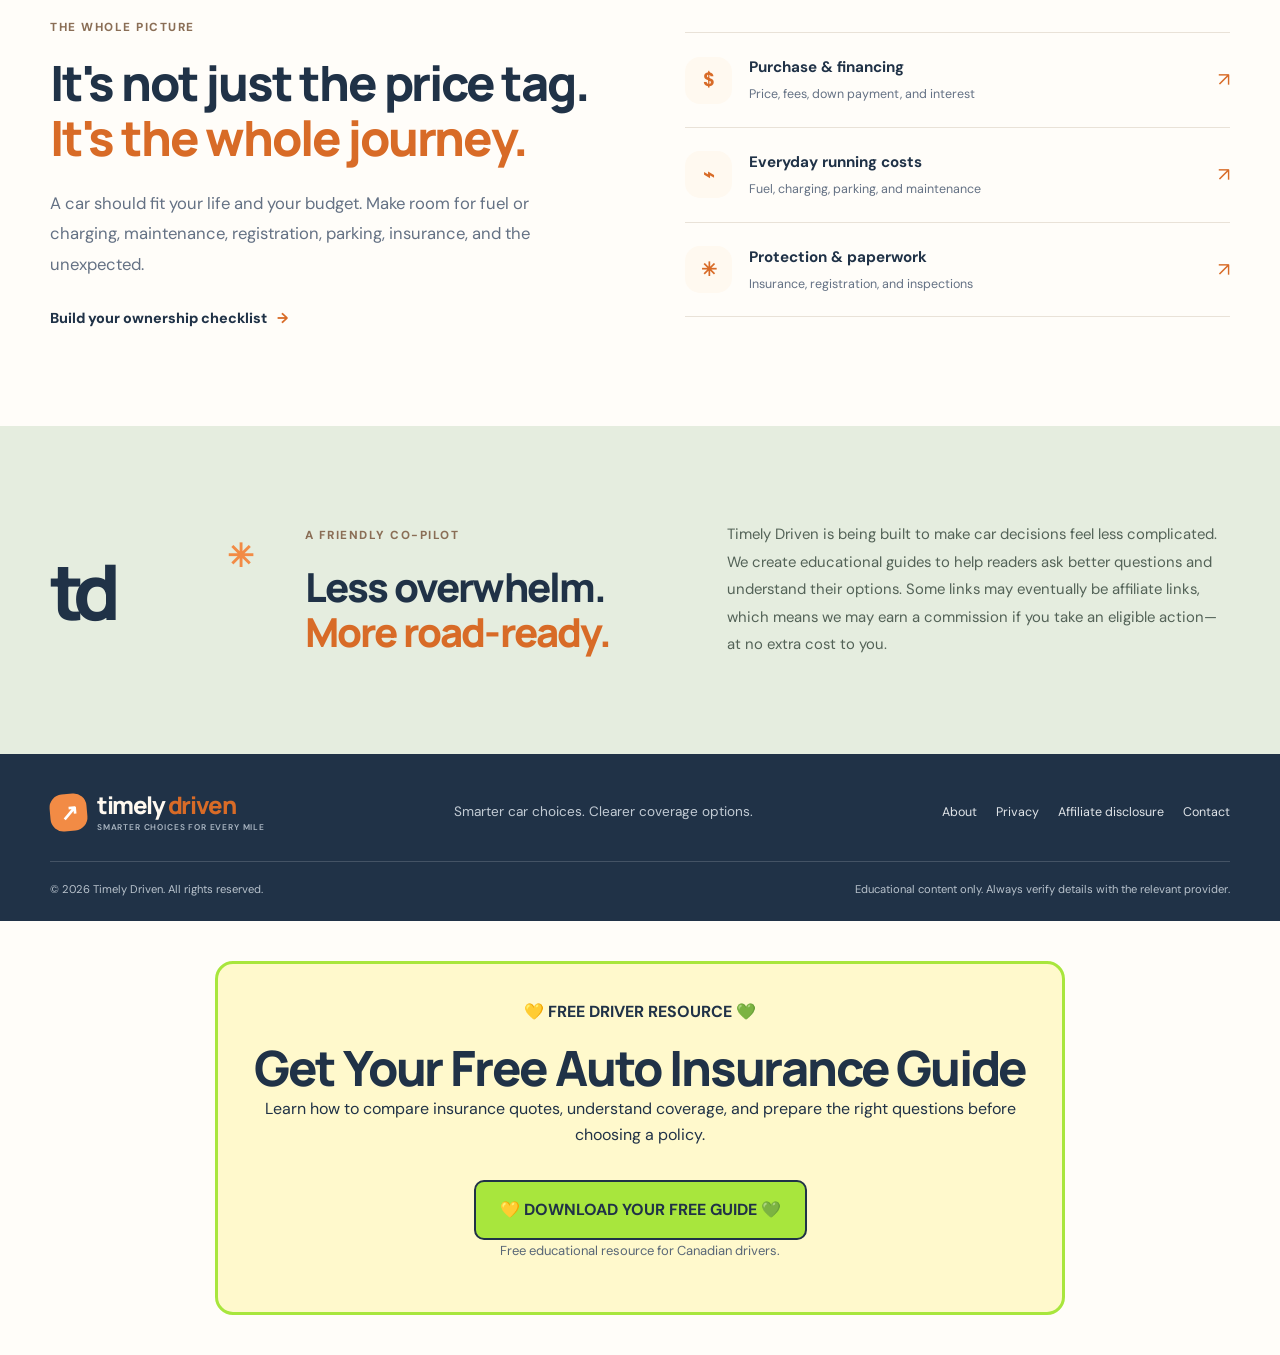
==== commit 42cbb7ed: "Update index.html" ====
--- a/index.html
+++ b/index.html
@@ -68,5 +68,24 @@
   </main>
   <footer class="site-footer"><div class="wrap footer-top"><a class="brand brand-footer" href="index.html"><span class="brand-mark">↗</span><span>timely <span class="brand-highlight">driven</span><small>SMARTER CHOICES FOR EVERY MILE</small></span></a><p>Smarter car choices. Clearer coverage options.</p><nav><a href="about.html">About</a><a href="privacy.html">Privacy</a><a href="affiliate-disclosure.html">Affiliate disclosure</a><a href="contact.html">Contact</a></nav></div><div class="wrap footer-bottom"><span>© <span id="year"></span> Timely Driven. All rights reserved.</span><span>Educational content only. Always verify details with the relevant provider.</span></div></footer>
   <script src="script.js"></script>
+  <section style="max-width:850px;margin:40px auto;padding:35px 24px;text-align:center;background:#fff9cc;border:3px solid #a8e63d;border-radius:18px;">
+  <p style="font-weight:bold;color:#203247;">💛 FREE DRIVER RESOURCE 💚</p>
+
+  <h2 style="color:#203247;">Get Your Free Auto Insurance Guide</h2>
+
+  <p style="color:#203247;">
+    Learn how to compare insurance quotes, understand coverage,
+    and prepare the right questions before choosing a policy.
+  </p>
+
+  <a href="free-auto-insurance-guide.html"
+     style="display:inline-block;margin-top:15px;padding:15px 24px;background:#a8e63d;color:#203247;text-decoration:none;font-weight:bold;border:2px solid #203247;border-radius:10px;">
+    💛 DOWNLOAD YOUR FREE GUIDE 💚
+  </a>
+
+  <p style="font-size:13px;color:#596777;">
+    Free educational resource for Canadian drivers.
+  </p>
+</section>
 </body>
 </html>
